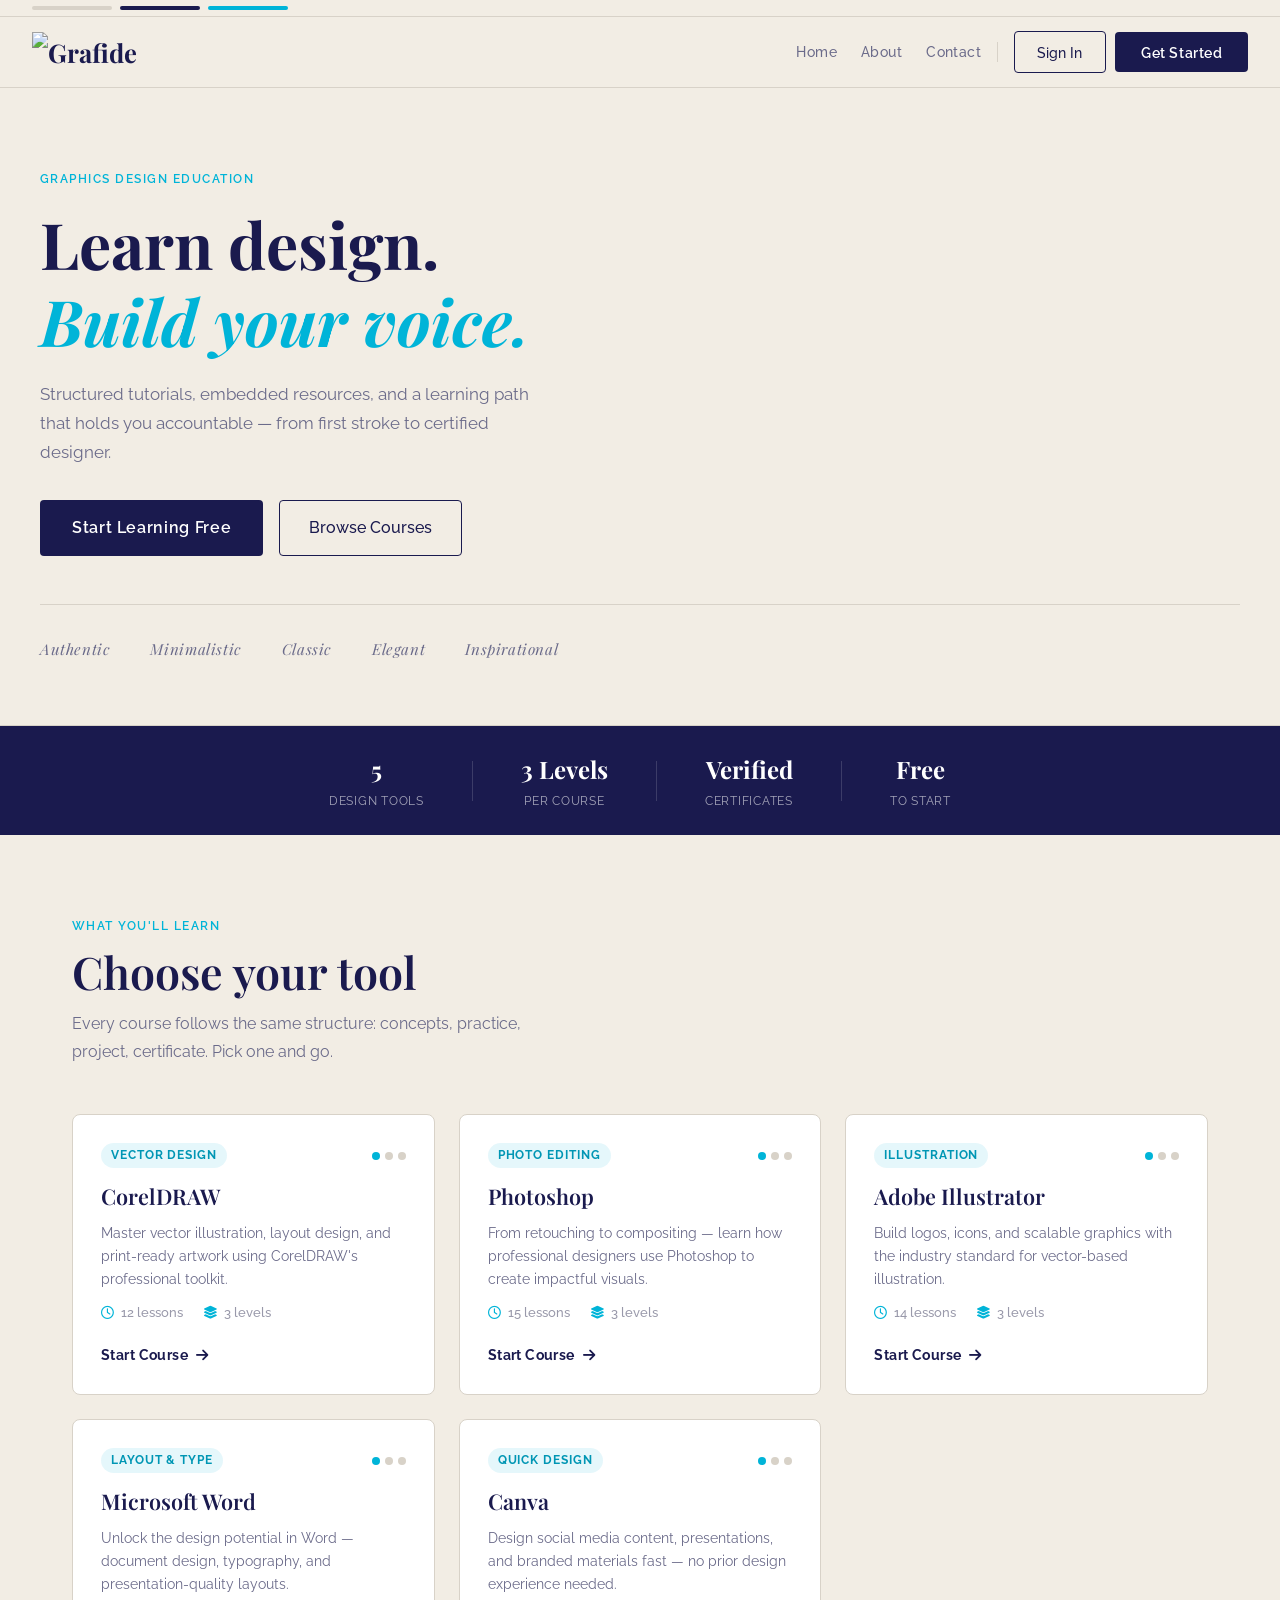
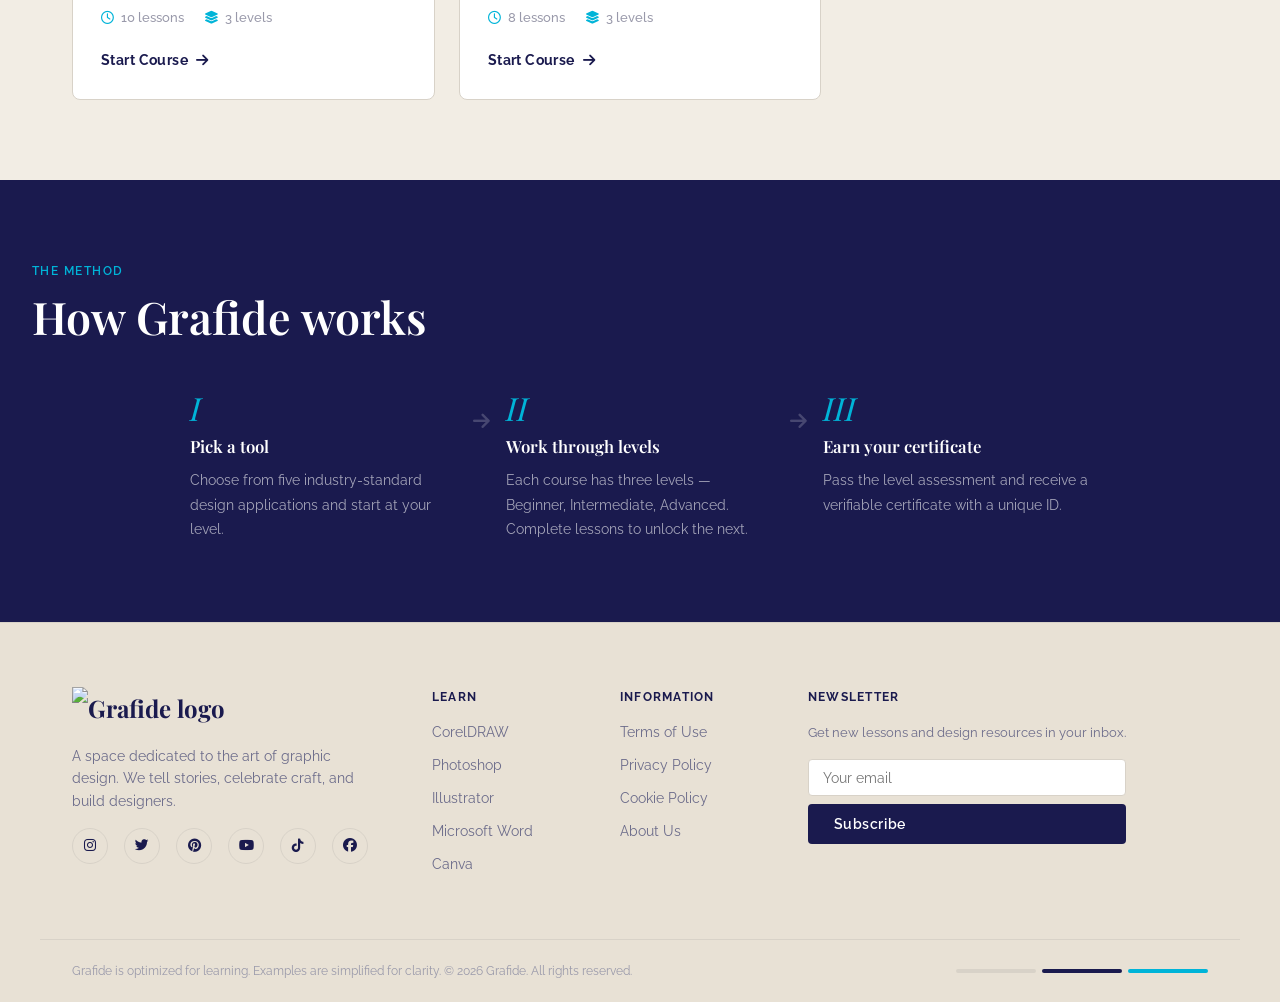
==== frontend/index.html @ c379a2c0 "apk update v4" ====
<!DOCTYPE html>
<html lang="en">
<head>
  <meta charset="UTF-8" />
  <meta name="viewport" content="width=device-width, initial-scale=1.0" />
  <title>Grafide — Learn Graphics Design</title>
  <link rel="preconnect" href="https://fonts.googleapis.com" />
  <link rel="preconnect" href="https://fonts.gstatic.com" crossorigin />
  <link href="https://fonts.googleapis.com/css2?family=Playfair+Display:wght@400;600;700&family=Raleway:wght@300;400;500;600&display=swap" rel="stylesheet" />
  <link rel="stylesheet" href="https://cdnjs.cloudflare.com/ajax/libs/font-awesome/6.4.0/css/all.min.css" />
  <link rel="stylesheet" href="css/main.css" />
  <link rel="apple-touch-icon" sizes="180x180" href="apple-touch-icon.png">
  <link rel="icon" type="image/png" sizes="32x32" href="favicon-32x32.png">
  <link rel="icon" type="image/png" sizes="16x16" href="favicon-16x16.png">
  <link rel="shortcut icon" href="favicon.ico">
  <link rel="manifest" href="site.webmanifest">
  <meta name="theme-color" content="#ffffff" />
</head>
<body>

  <!-- AUTH MODAL OVERLAY -->
  <div class="modal-overlay" id="authModal">
    <div class="modal-box">
      <button class="modal-close" id="closeModal" aria-label="Close">&times;</button>

      <!-- Login Panel -->
      <div class="auth-panel" id="loginPanel">
        <p class="auth-eyebrow">Welcome back</p>
        <h2 class="auth-title">Sign in to Grafide</h2>
        <div class="auth-field">
          <label>Email</label>
          <input type="email" id="loginEmail" placeholder="you@example.com" />
        </div>
        <div class="auth-field">
          <label>Password</label>
          <input type="password" id="loginPassword" placeholder="••••••••" />
        </div>
        <button class="btn-primary full" id="loginBtn">Sign In</button>
        <p class="auth-switch">No account? <span onclick="switchPanel('signup')">Create one</span></p>
        <div id="loginError" class="auth-error"></div>
      </div>

      <!-- Signup Panel -->
      <div class="auth-panel hidden" id="signupPanel">
        <p class="auth-eyebrow">Join the community</p>
        <h2 class="auth-title">Create your account</h2>
        <div class="auth-field">
          <label>Full Name</label>
          <input type="text" id="signupName" placeholder="Your name" />
        </div>
        <div class="auth-field">
          <label>Email</label>
          <input type="email" id="signupEmail" placeholder="you@example.com" />
        </div>
        <div class="auth-field">
          <label>Password</label>
          <input type="password" id="signupPassword" placeholder="Min. 8 characters" />
        </div>
        <button class="btn-primary full" id="signupBtn">Create Account</button>
        <p class="auth-switch">Already have an account? <span onclick="switchPanel('login')">Sign in</span></p>
        <div id="signupError" class="auth-error"></div>
      </div>
    </div>
  </div>

  <!-- NAVBAR -->
  <nav class="navbar">
    <div class="nav-accent-bars">
      <span class="bar bar-white"></span>
      <span class="bar bar-navy"></span>
      <span class="bar bar-cyan"></span>
    </div>
    <div class="nav-inner">
      <a href="index.html" class="nav-logo">
        <img src="images/logo.png" alt="Grafide" width="120" />
      </a>

      <ul class="nav-links" id="navLinks">
        <li><a href="index.html">Home</a></li>
        <li><a href="pages/about.html">About</a></li>
        <li><a href="pages/contact.html">Contact</a></li>
      </ul>
      <div class="nav-divider" id="navDivider"></div>
      <div class="nav-auth" id="navAuth">
        <button class="btn-ghost" onclick="openModal('login')">Sign In</button>
        <button class="btn-primary" onclick="openModal('signup')">Get Started</button>
      </div>

      <div class="nav-user hidden" id="navUser">
        <div class="nav-user-links">
          <a href="index.html">Home</a>
          <a href="pages/about.html">About</a>
          <a href="pages/contact.html">Contact</a>
        </div>
        <div class="nav-user-divider"></div>
        <a href="pages/dashboard.html" class="btn-dashboard">
          <i class="fa-solid fa-gauge"></i> Dashboard
        </a>
        <span class="user-greeting">Hi, <strong id="userName"></strong></span>
        <button class="btn-ghost"
                style="font-size:0.82rem;padding:0.45rem 1rem;"
                onclick="logout()">Sign Out</button>
      </div>

      <button class="nav-burger" id="navBurger" aria-label="Menu">
        <span></span><span></span><span></span>
      </button>
    </div>

    <div class="nav-mobile" id="navMobile">
      <a href="index.html">Home</a>
      <a href="pages/about.html">About</a>
      <a href="pages/contact.html">Contact</a>
      <a href="pages/dashboard.html">Dashboard</a>
      <div class="mobile-auth">
        <button class="btn-primary"
                onclick="openModal('signup');document.getElementById('navMobile').classList.remove('open')">
          Get Started
        </button>
        <button class="btn-ghost"
                onclick="openModal('login');document.getElementById('navMobile').classList.remove('open')">
          Sign In
        </button>
      </div>
    </div>
  </nav>

  <!-- HERO -->
  <section class="hero">
    <div class="hero-inner">
      <div class="hero-text">
        <p class="hero-eyebrow">Graphics Design Education</p>
        <h1 class="hero-title">Learn design.<br /><em>Build your voice.</em></h1>
        <p class="hero-sub">Structured tutorials, embedded resources, and a learning path that holds you accountable — from first stroke to certified designer.</p>
        <div class="hero-actions">
          <button class="btn-primary large" onclick="openModal('signup')">Start Learning Free</button>
          <a href="#courses" class="btn-ghost large">Browse Courses</a>
        </div>
      </div>
      <div class="hero-brand-words">
        <span>Authentic</span>
        <span>Minimalistic</span>
        <span>Classic</span>
        <span>Elegant</span>
        <span>Inspirational</span>
      </div>
    </div>
  </section>

  <!-- STATS STRIP -->
  <div class="stats-strip">
    <div class="stat"><strong>5</strong><span>Design Tools</span></div>
    <div class="stat-divider"></div>
    <div class="stat"><strong>3 Levels</strong><span>per course</span></div>
    <div class="stat-divider"></div>
    <div class="stat"><strong>Verified</strong><span>Certificates</span></div>
    <div class="stat-divider"></div>
    <div class="stat"><strong>Free</strong><span>to start</span></div>
  </div>

  <!-- COURSES SECTION -->
  <section class="courses" id="courses">
    <div class="section-header">
      <p class="section-eyebrow">What you'll learn</p>
      <h2 class="section-title">Choose your tool</h2>
      <p class="section-sub">Every course follows the same structure: concepts, practice, project, certificate. Pick one and go.</p>
    </div>
    <div class="courses-grid">

      <div class="course-card" data-tool="coreldraw">
        <div class="course-card-top">
          <span class="course-tag">Vector Design</span>
          <div class="course-level-dots">
            <span class="dot active"></span><span class="dot"></span><span class="dot"></span>
          </div>
        </div>
        <h3 class="course-name">CorelDRAW</h3>
        <p class="course-desc">Master vector illustration, layout design, and print-ready artwork using CorelDRAW's professional toolkit.</p>
        <div class="course-meta">
          <span><i class="fa-regular fa-clock"></i> 12 lessons</span>
          <span><i class="fa-solid fa-layer-group"></i> 3 levels</span>
        </div>
        <a href="pages/course.html?tool=coreldraw" class="course-cta">Start Course <i class="fa-solid fa-arrow-right"></i></a>
      </div>

      <div class="course-card" data-tool="photoshop">
        <div class="course-card-top">
          <span class="course-tag">Photo Editing</span>
          <div class="course-level-dots">
            <span class="dot active"></span><span class="dot"></span><span class="dot"></span>
          </div>
        </div>
        <h3 class="course-name">Photoshop</h3>
        <p class="course-desc">From retouching to compositing — learn how professional designers use Photoshop to create impactful visuals.</p>
        <div class="course-meta">
          <span><i class="fa-regular fa-clock"></i> 15 lessons</span>
          <span><i class="fa-solid fa-layer-group"></i> 3 levels</span>
        </div>
        <a href="pages/course.html?tool=photoshop" class="course-cta">Start Course <i class="fa-solid fa-arrow-right"></i></a>
      </div>

      <div class="course-card" data-tool="illustrator">
        <div class="course-card-top">
          <span class="course-tag">Illustration</span>
          <div class="course-level-dots">
            <span class="dot active"></span><span class="dot"></span><span class="dot"></span>
          </div>
        </div>
        <h3 class="course-name">Adobe Illustrator</h3>
        <p class="course-desc">Build logos, icons, and scalable graphics with the industry standard for vector-based illustration.</p>
        <div class="course-meta">
          <span><i class="fa-regular fa-clock"></i> 14 lessons</span>
          <span><i class="fa-solid fa-layer-group"></i> 3 levels</span>
        </div>
        <a href="pages/course.html?tool=illustrator" class="course-cta">Start Course <i class="fa-solid fa-arrow-right"></i></a>
      </div>

      <div class="course-card" data-tool="msword">
        <div class="course-card-top">
          <span class="course-tag">Layout & Type</span>
          <div class="course-level-dots">
            <span class="dot active"></span><span class="dot"></span><span class="dot"></span>
          </div>
        </div>
        <h3 class="course-name">Microsoft Word</h3>
        <p class="course-desc">Unlock the design potential in Word — document design, typography, and presentation-quality layouts.</p>
        <div class="course-meta">
          <span><i class="fa-regular fa-clock"></i> 10 lessons</span>
          <span><i class="fa-solid fa-layer-group"></i> 3 levels</span>
        </div>
        <a href="pages/course.html?tool=msword" class="course-cta">Start Course <i class="fa-solid fa-arrow-right"></i></a>
      </div>

      <div class="course-card" data-tool="canva">
        <div class="course-card-top">
          <span class="course-tag">Quick Design</span>
          <div class="course-level-dots">
            <span class="dot active"></span><span class="dot"></span><span class="dot"></span>
          </div>
        </div>
        <h3 class="course-name">Canva</h3>
        <p class="course-desc">Design social media content, presentations, and branded materials fast — no prior design experience needed.</p>
        <div class="course-meta">
          <span><i class="fa-regular fa-clock"></i> 8 lessons</span>
          <span><i class="fa-solid fa-layer-group"></i> 3 levels</span>
        </div>
        <a href="pages/course.html?tool=canva" class="course-cta">Start Course <i class="fa-solid fa-arrow-right"></i></a>
      </div>

    </div>
  </section>

  <!-- HOW IT WORKS -->
  <section class="how-it-works">
    <div class="section-header">
      <p class="section-eyebrow">The method</p>
      <h2 class="section-title">How Grafide works</h2>
    </div>
    <div class="steps">
      <div class="step">
        <span class="step-num">I</span>
        <h4>Pick a tool</h4>
        <p>Choose from five industry-standard design applications and start at your level.</p>
      </div>
      <div class="step-arrow"><i class="fa-solid fa-arrow-right"></i></div>
      <div class="step">
        <span class="step-num">II</span>
        <h4>Work through levels</h4>
        <p>Each course has three levels — Beginner, Intermediate, Advanced. Complete lessons to unlock the next.</p>
      </div>
      <div class="step-arrow"><i class="fa-solid fa-arrow-right"></i></div>
      <div class="step">
        <span class="step-num">III</span>
        <h4>Earn your certificate</h4>
        <p>Pass the level assessment and receive a verifiable certificate with a unique ID.</p>
      </div>
    </div>
  </section>

  <!-- FOOTER -->
  <footer class="footer">
    <div class="footer-top">
      <div class="footer-brand">
        <p class="footer-logo"><img src="images/logo.png" alt="Grafide logo" class="logo-img footer-logo-img" /></p>
        <p class="footer-tagline">A space dedicated to the art of graphic design. We tell stories, celebrate craft, and build designers.</p>
        <div class="footer-socials">
  <a href="https://www.instagram.com/grafidemagazines" target="_blank" rel="noopener" class="social-link" aria-label="Instagram"><i class="fa-brands fa-instagram"></i></a>
  <a href="https://x.com/grafidemagazine" target="_blank" rel="noopener" class="social-link" aria-label="X (formerly Twitter)"><i class="fa-brands fa-twitter"></i></a>
  <a href="https://www.pinterest.com/GrafideMagazines" target="_blank" rel="noopener" class="social-link" aria-label="Pinterest"><i class="fa-brands fa-pinterest"></i></a>
  <a href="https://www.youtube.com/@grafidemagazines" target="_blank" rel="noopener" class="social-link" aria-label="YouTube"><i class="fa-brands fa-youtube"></i></a>
  <a href="https://www.tiktok.com/@grafidemagazines" target="_blank" rel="noopener" class="social-link" aria-label="TikTok"><i class="fa-brands fa-tiktok"></i></a>
  <a href="https://www.facebook.com/grafidemagazines" target="_blank" rel="noopener" class="social-link" aria-label="Facebook"><i class="fa-brands fa-facebook"></i></a>
</div>
      </div>
      <div class="footer-links">
        <div class="footer-col">
          <h5>Learn</h5>
          <a href="pages/course.html?tool=coreldraw">CorelDRAW</a>
          <a href="pages/course.html?tool=photoshop">Photoshop</a>
          <a href="pages/course.html?tool=illustrator">Illustrator</a>
          <a href="pages/course.html?tool=msword">Microsoft Word</a>
          <a href="pages/course.html?tool=canva">Canva</a>
        </div>
        <div class="footer-col">
          <h5>Information</h5>
          <a href="#">Terms of Use</a>
          <a href="#">Privacy Policy</a>
          <a href="#">Cookie Policy</a>
          <a href="#">About Us</a>
        </div>
        <div class="footer-col">
          <h5>Newsletter</h5>
          <p class="footer-newsletter-text">Get new lessons and design resources in your inbox.</p>
          <div class="newsletter-form">
            <input type="email" placeholder="Your email" id="newsletterEmail" />
            <button class="btn-primary" onclick="subscribeNewsletter()">Subscribe</button>
          </div>
        </div>
      </div>
    </div>
    <div class="footer-bottom">
      <p>Grafide is optimized for learning. Examples are simplified for clarity. &copy; 2026 Grafide. All rights reserved.</p>
      <div class="footer-accent-bars">
        <span class="bar bar-white"></span>
        <span class="bar bar-navy"></span>
        <span class="bar bar-cyan"></span>
      </div>
    </div>
  </footer>

  <script src="js/main.js"></script>
</body>
</html>
---- frontend/css/main.css ----
/* ============================================
   GRAFIDE — Main Stylesheet v4
   Nav restructure + polish round
   ============================================ */

:root {
  --cream:       #F2EDE4;
  --cream-dark:  #E8E1D5;
  --navy:        #1A1A4E;
  --navy-light:  #2D2D6B;
  --cyan:        #00B4D8;
  --cyan-dark:   #0096B4;
  --white:       #FFFFFF;
  --text-main:   #1A1A4E;
  --text-muted:  #6B6B8A;
  --text-light:  #9999AA;
  --border:      #D8D2C8;

  --font-display: 'Playfair Display', 'Times New Roman', serif;
  --font-body:    'Raleway', sans-serif;

  --radius-sm:   4px;
  --radius-md:   8px;
  --radius-lg:   16px;

  --shadow-card: 0 2px 20px rgba(26,26,78,0.07);
  --shadow-lift: 0 8px 40px rgba(26,26,78,0.13);
  --transition:  0.22s ease;
}

*, *::before, *::after { box-sizing: border-box; margin: 0; padding: 0; }
html { scroll-behavior: smooth; }
body {
  background-color: var(--cream);
  color: var(--text-main);
  font-family: var(--font-body);
  font-size: 16px;
  line-height: 1.6;
  -webkit-font-smoothing: antialiased;
}
img { display: block; max-width: 100%; }
a { color: inherit; text-decoration: none; }
ul { list-style: none; }
button { cursor: pointer; border: none; background: none; font-family: var(--font-body); }
h1,h2,h3,h4 { font-family: var(--font-display); line-height: 1.2; color: var(--navy); }
h1 { font-size: clamp(2.4rem, 5vw, 4rem); font-weight: 700; }
h2 { font-size: clamp(1.8rem, 3.5vw, 2.8rem); font-weight: 600; }
h3 { font-size: clamp(1.3rem, 2.5vw, 1.7rem); font-weight: 600; }
h4 { font-size: 1.1rem; font-weight: 600; }
p  { color: var(--text-muted); line-height: 1.75; }
em { font-style: italic; color: var(--cyan); }

/* ---- BUTTONS ---- */
.btn-primary {
  display: inline-flex; align-items: center; gap: 8px;
  background: var(--navy); color: var(--white);
  font-family: var(--font-body); font-size: 0.9rem;
  font-weight: 600; letter-spacing: 0.04em;
  padding: 0.7rem 1.6rem; border-radius: var(--radius-sm);
  transition: background var(--transition), transform var(--transition);
}
.btn-primary:hover { background: var(--navy-light); transform: translateY(-1px); }
.btn-primary.large { font-size: 1rem; padding: 0.9rem 2rem; }
.btn-primary.full  { width: 100%; justify-content: center; margin-top: 0.5rem; }

.btn-ghost {
  display: inline-flex; align-items: center; gap: 8px;
  background: transparent; color: var(--navy);
  font-family: var(--font-body); font-size: 0.9rem;
  font-weight: 500; padding: 0.7rem 1.4rem;
  border-radius: var(--radius-sm); border: 1.5px solid var(--navy);
  transition: background var(--transition), color var(--transition);
}
.btn-ghost:hover { background: var(--navy); color: var(--white); }
.btn-ghost.large  { font-size: 1rem; padding: 0.9rem 1.8rem; }
.btn-ghost.small  { font-size: 0.8rem; padding: 0.45rem 1rem; }

.hidden { display: none !important; }
.container { max-width: 1200px; margin: 0 auto; padding: 0 2rem; }

/* ============================================
   NAV ACCENT BARS
   ============================================ */
.nav-accent-bars {
  display: flex; gap: 8px;
  padding: 6px 2rem;
  background: var(--cream);
  border-bottom: 1px solid var(--border);
}
.bar { display: block; height: 4px; border-radius: 2px; }
.bar-white { width: 80px; background: var(--border); }
.bar-navy  { width: 80px; background: var(--navy); }
.bar-cyan  { width: 80px; background: var(--cyan); }

/* ============================================
   NAVBAR — Restructured
   Logo left | Nav links + auth right (always)
   ============================================ */
.navbar {
  position: sticky; top: 0; z-index: 900;
  background: var(--cream);
  border-bottom: 1px solid var(--border);
}

.nav-inner {
  display: flex; align-items: center;
  padding: 0.9rem 2rem;
  max-width: 1400px; margin: 0 auto;
  gap: 1rem;
}

/* Logo */
.nav-logo {
  font-family: var(--font-display);
  font-size: 1.6rem; font-weight: 700;
  color: var(--navy);
  display: flex; align-items: center; gap: 4px;
  flex-shrink: 0; margin-right: auto;
}
.logo-diamond { color: var(--cyan); font-size: 0.8em; letter-spacing: -2px; }

/* ---- LOGGED OUT STATE ---- */
/* nav-links: Home, About, Contact sit inline with auth buttons */
.nav-links {
  display: flex; align-items: center; gap: 1.5rem;
}
.nav-links a {
  font-size: 0.88rem; font-weight: 500;
  color: var(--text-muted); letter-spacing: 0.03em;
  transition: color var(--transition);
  white-space: nowrap;
}
.nav-links a:hover,
.nav-links a.active { color: var(--navy); }

.nav-divider {
  width: 1px; height: 20px;
  background: var(--border);
  flex-shrink: 0;
}

.nav-auth {
  display: flex; align-items: center; gap: 0.6rem;
  flex-shrink: 0;
}

/* ---- LOGGED IN STATE ---- */
/* nav-user: Home, About, Contact, Dashboard, Hi Name, Sign Out */
.nav-user {
  display: flex; align-items: center; gap: 0.5rem;
  flex-wrap: nowrap;
}
.nav-user-links {
  display: flex; align-items: center; gap: 1.25rem;
  margin-right: 0.75rem;
}
.nav-user-links a {
  font-size: 0.88rem; font-weight: 500;
  color: var(--text-muted);
  transition: color var(--transition);
  white-space: nowrap;
}
.nav-user-links a:hover,
.nav-user-links a.active { color: var(--navy); }

.nav-user-divider {
  width: 1px; height: 20px;
  background: var(--border); flex-shrink: 0;
}

.user-greeting {
  font-size: 0.85rem; color: var(--text-muted);
  white-space: nowrap; padding: 0 0.25rem;
}
.user-greeting strong { color: var(--navy); }

/* Dashboard pill button */
.btn-dashboard {
  display: inline-flex; align-items: center; gap: 6px;
  font-size: 0.82rem; font-weight: 600;
  color: var(--navy); padding: 0.45rem 1rem;
  border-radius: var(--radius-sm);
  border: 1.5px solid var(--border);
  background: var(--white);
  transition: border-color var(--transition), background var(--transition);
  white-space: nowrap;
}
.btn-dashboard:hover { border-color: var(--cyan); background: rgba(0,180,216,0.05); }
.btn-dashboard i { color: var(--cyan); font-size: 0.78rem; }

/* Burger */
.nav-burger {
  display: none; flex-direction: column; gap: 5px;
  padding: 6px; margin-left: 0.5rem;
}
.nav-burger span {
  display: block; width: 24px; height: 2px;
  background: var(--navy); border-radius: 2px;
  transition: transform var(--transition), opacity var(--transition);
}

/* Mobile menu */
.nav-mobile {
  display: none; flex-direction: column; gap: 0.25rem;
  padding: 1rem 2rem 1.5rem;
  border-top: 1px solid var(--border);
  background: var(--cream);
}
.nav-mobile.open { display: flex; }
.nav-mobile a {
  font-size: 0.95rem; font-weight: 500;
  color: var(--navy); padding: 0.5rem 0;
  border-bottom: 1px solid var(--border);
}
.nav-mobile a:last-of-type { border-bottom: none; }
.nav-mobile .mobile-auth {
  display: flex; gap: 0.75rem; margin-top: 1rem; flex-wrap: wrap;
}

/* ============================================
   AUTH MODAL
   ============================================ */
.modal-overlay {
  position: fixed; inset: 0;
  background: rgba(26,26,78,0.55);
  backdrop-filter: blur(4px);
  z-index: 1000;
  display: flex; align-items: center; justify-content: center;
  opacity: 0; pointer-events: none;
  transition: opacity 0.25s ease;
}
.modal-overlay.active { opacity: 1; pointer-events: all; }

.modal-box {
  background: var(--white); border-radius: var(--radius-lg);
  padding: 2.5rem; width: 100%; max-width: 420px;
  position: relative; box-shadow: var(--shadow-lift);
  transform: translateY(16px);
  transition: transform 0.25s ease;
}
.modal-overlay.active .modal-box { transform: translateY(0); }

.modal-close {
  position: absolute; top: 1rem; right: 1.2rem;
  font-size: 1.4rem; color: var(--text-light); line-height: 1;
  transition: color var(--transition);
}
.modal-close:hover { color: var(--navy); }

.auth-eyebrow {
  font-size: 0.78rem; font-weight: 600;
  letter-spacing: 0.1em; text-transform: uppercase;
  color: var(--cyan); margin-bottom: 0.4rem;
}
.auth-title { font-size: 1.7rem; margin-bottom: 1.5rem; color: var(--navy); }

.auth-field { display: flex; flex-direction: column; gap: 6px; margin-bottom: 1rem; }
.auth-field label {
  font-size: 0.82rem; font-weight: 600;
  color: var(--text-main); letter-spacing: 0.03em;
}
.auth-field input {
  padding: 0.7rem 1rem;
  border: 1.5px solid var(--border); border-radius: var(--radius-sm);
  font-family: var(--font-body); font-size: 0.95rem;
  color: var(--text-main); background: var(--cream);
  transition: border-color var(--transition); outline: none;
}
.auth-field input:focus { border-color: var(--cyan); }

.auth-switch { font-size: 0.85rem; color: var(--text-muted); margin-top: 1rem; text-align: center; }
.auth-switch span { color: var(--cyan); font-weight: 600; cursor: pointer; }
.auth-switch span:hover { text-decoration: underline; }
.auth-error { font-size: 0.83rem; color: #c0392b; margin-top: 0.5rem; min-height: 1.2em; }

/* ============================================
   LOADING SKELETON
   ============================================ */
.skeleton {
  background: linear-gradient(90deg, var(--border) 25%, var(--cream-dark) 50%, var(--border) 75%);
  background-size: 200% 100%;
  animation: shimmer 1.4s infinite;
  border-radius: var(--radius-sm);
}
@keyframes shimmer { to { background-position: -200% 0; } }

.skeleton-card {
  background: var(--white);
  border: 1.5px solid var(--border);
  border-radius: var(--radius-md);
  padding: 1.75rem;
  display: flex; flex-direction: column; gap: 0.75rem;
}
.skeleton-line { height: 14px; }
.skeleton-line.short { width: 40%; }
.skeleton-line.medium { width: 65%; }
.skeleton-line.full { width: 100%; }
.skeleton-line.title { height: 22px; width: 55%; }

/* ============================================
   HERO
   ============================================ */
.hero {
  background: var(--cream);
  padding: 5rem 2rem 4rem;
  border-bottom: 1px solid var(--border);
}
.hero-inner { max-width: 1200px; margin: 0 auto; }
.hero-eyebrow {
  font-size: 0.78rem; font-weight: 600;
  letter-spacing: 0.12em; text-transform: uppercase;
  color: var(--cyan); margin-bottom: 1rem;
}
.hero-title { max-width: 600px; margin-bottom: 1.25rem; }
.hero-sub { max-width: 520px; font-size: 1.05rem; margin-bottom: 2rem; }
.hero-actions { display: flex; gap: 1rem; flex-wrap: wrap; margin-bottom: 3rem; }
.hero-brand-words {
  display: flex; gap: 2.5rem; flex-wrap: wrap;
  padding-top: 2rem; border-top: 1px solid var(--border);
}
.hero-brand-words span {
  font-family: var(--font-display);
  font-size: 0.95rem; font-style: italic;
  color: var(--text-muted); letter-spacing: 0.04em;
}

/* ============================================
   STATS STRIP
   ============================================ */
.stats-strip {
  display: flex; justify-content: center; align-items: center;
  background: var(--navy); padding: 1.5rem 2rem; flex-wrap: wrap;
}
.stat { display: flex; flex-direction: column; align-items: center; padding: 0 3rem; gap: 2px; }
.stat strong { font-family: var(--font-display); font-size: 1.5rem; color: var(--white); font-weight: 700; }
.stat span   { font-size: 0.78rem; color: rgba(255,255,255,0.6); letter-spacing: 0.06em; text-transform: uppercase; }
.stat-divider { width: 1px; height: 40px; background: rgba(255,255,255,0.15); }

/* ============================================
   COURSES
   ============================================ */
.courses { padding: 5rem 2rem; max-width: 1200px; margin: 0 auto; }

.section-header { margin-bottom: 3rem; }
.section-eyebrow {
  font-size: 0.78rem; font-weight: 600;
  letter-spacing: 0.12em; text-transform: uppercase;
  color: var(--cyan); margin-bottom: 0.5rem;
}
.section-title { margin-bottom: 0.75rem; }
.section-sub { max-width: 480px; font-size: 1rem; }

.courses-grid {
  display: grid;
  grid-template-columns: repeat(auto-fill, minmax(300px, 1fr));
  gap: 1.5rem;
}

.course-card {
  background: var(--white); border: 1.5px solid var(--border);
  border-radius: var(--radius-md); padding: 1.75rem;
  display: flex; flex-direction: column; gap: 0.75rem;
  transition: box-shadow var(--transition), transform var(--transition), border-color var(--transition);
}
.course-card:hover {
  box-shadow: var(--shadow-lift); transform: translateY(-3px); border-color: var(--cyan);
}
.course-card-top { display: flex; justify-content: space-between; align-items: center; }
.course-tag {
  font-size: 0.72rem; font-weight: 700;
  letter-spacing: 0.08em; text-transform: uppercase;
  color: var(--cyan-dark); background: rgba(0,180,216,0.1);
  padding: 3px 10px; border-radius: 20px;
}
.course-level-dots { display: flex; gap: 5px; }
.dot { width: 8px; height: 8px; border-radius: 50%; background: var(--border); }
.dot.active { background: var(--cyan); }
.course-name { font-size: 1.35rem; color: var(--navy); margin-top: 0.25rem; }
.course-desc { font-size: 0.88rem; line-height: 1.65; flex: 1; }
.course-meta { display: flex; gap: 1.25rem; font-size: 0.8rem; color: var(--text-light); font-weight: 500; }
.course-meta i { margin-right: 4px; color: var(--cyan); }
.course-cta {
  display: inline-flex; align-items: center; gap: 8px;
  font-size: 0.88rem; font-weight: 700; color: var(--navy);
  letter-spacing: 0.03em; margin-top: 0.5rem;
  transition: gap var(--transition), color var(--transition);
}
.course-cta:hover { color: var(--cyan); gap: 14px; }

/* ============================================
   HOW IT WORKS
   ============================================ */
.how-it-works { background: var(--navy); padding: 5rem 2rem; }
.how-it-works .section-eyebrow { color: var(--cyan); }
.how-it-works .section-title   { color: var(--white); }
.how-it-works .section-header  { margin-bottom: 3rem; }

.steps {
  max-width: 900px; margin: 0 auto;
  display: flex; align-items: flex-start; gap: 1rem; flex-wrap: wrap;
}
.step { flex: 1; min-width: 200px; display: flex; flex-direction: column; gap: 0.75rem; }
.step-num { font-family: var(--font-display); font-size: 2rem; font-style: italic; color: var(--cyan); line-height: 1; }
.step h4  { color: var(--white); font-size: 1.05rem; }
.step p   { color: rgba(255,255,255,0.6); font-size: 0.88rem; }
.step-arrow { color: rgba(255,255,255,0.2); font-size: 1.2rem; padding-top: 0.4rem; align-self: flex-start; margin-top: 0.5rem; }

/* ============================================
   FOOTER
   ============================================ */
.footer { background: var(--cream-dark); border-top: 1px solid var(--border); }
.footer-top {
  max-width: 1200px; margin: 0 auto;
  padding: 4rem 2rem;
  display: flex; gap: 4rem; flex-wrap: wrap;
}
.footer-brand { flex: 0 0 260px; display: flex; flex-direction: column; gap: 1rem; }
.footer-logo {
  font-family: var(--font-display); font-size: 1.5rem;
  font-weight: 700; color: var(--navy);
  display: flex; align-items: center; gap: 4px;
}
.footer-tagline { font-size: 0.85rem; color: var(--text-muted); line-height: 1.65; }
.footer-socials { display: flex; gap: 1rem; }
.footer-socials a {
  width: 36px; height: 36px; border: 1.5px solid var(--border);
  border-radius: 50%; display: flex; align-items: center; justify-content: center;
  color: var(--navy); font-size: 0.85rem;
  transition: background var(--transition), color var(--transition), border-color var(--transition);
}
.footer-socials a:hover { background: var(--navy); color: var(--white); border-color: var(--navy); }

.footer-links { flex: 1; display: flex; gap: 3rem; flex-wrap: wrap; }
.footer-col { display: flex; flex-direction: column; gap: 0.65rem; min-width: 140px; }
.footer-col h5 {
  font-family: var(--font-body); font-size: 0.78rem; font-weight: 700;
  letter-spacing: 0.1em; text-transform: uppercase; color: var(--navy); margin-bottom: 0.25rem;
}
.footer-col a { font-size: 0.88rem; color: var(--text-muted); transition: color var(--transition); }
.footer-col a:hover { color: var(--cyan); }

.footer-newsletter-text { font-size: 0.83rem; color: var(--text-muted); }
.newsletter-form { display: flex; flex-direction: column; gap: 0.5rem; margin-top: 0.25rem; }
.newsletter-form input {
  padding: 0.6rem 0.9rem; border: 1.5px solid var(--border);
  border-radius: var(--radius-sm); font-family: var(--font-body);
  font-size: 0.88rem; background: var(--white); color: var(--text-main);
  outline: none; transition: border-color var(--transition);
}
.newsletter-form input:focus { border-color: var(--cyan); }

.footer-bottom {
  border-top: 1px solid var(--border); padding: 1.25rem 2rem;
  max-width: 1200px; margin: 0 auto;
  display: flex; align-items: center; justify-content: space-between;
  flex-wrap: wrap; gap: 1rem;
}
.footer-bottom p { font-size: 0.78rem; color: var(--text-light); }
.footer-accent-bars { display: flex; gap: 6px; }

/* ============================================
   COURSE PAGE
   ============================================ */
.course-page { display: flex; min-height: calc(100vh - 120px); }

.course-sidebar {
  width: 300px; flex-shrink: 0; background: var(--white);
  border-right: 1.5px solid var(--border); padding: 2rem 0;
  position: sticky; top: 120px;
  height: calc(100vh - 120px); overflow-y: auto;
}
.sidebar-tool-header { padding: 0 1.5rem 1.5rem; border-bottom: 1px solid var(--border); margin-bottom: 1rem; }
.sidebar-tool-name { font-size: 1.2rem; color: var(--navy); font-family: var(--font-display); }
.sidebar-progress-bar { height: 4px; background: var(--border); border-radius: 2px; margin-top: 0.75rem; overflow: hidden; }
.sidebar-progress-fill { height: 100%; background: var(--cyan); border-radius: 2px; transition: width 0.4s ease; }
.sidebar-progress-text { font-size: 0.75rem; color: var(--text-light); margin-top: 4px; }
.sidebar-back {
  display: inline-flex; align-items: center; gap: 6px;
  font-size: 0.8rem; font-weight: 600; color: var(--text-muted);
  transition: color var(--transition);
}
.sidebar-back:hover { color: var(--cyan); }

.sidebar-level { margin-bottom: 0.5rem; }
.sidebar-level-header {
  display: flex; align-items: center; gap: 0.5rem;
  padding: 0.65rem 1.5rem; cursor: pointer;
  transition: background var(--transition);
}
.sidebar-level-header:hover { background: var(--cream); }
.sidebar-level-label { font-size: 0.78rem; font-weight: 700; letter-spacing: 0.08em; text-transform: uppercase; color: var(--navy); flex: 1; }
.sidebar-level-lock { font-size: 0.8rem; color: var(--text-light); }

.sidebar-lesson {
  display: flex; align-items: center; gap: 0.75rem;
  padding: 0.55rem 1.5rem 0.55rem 2rem; cursor: pointer;
  transition: background var(--transition); border-left: 3px solid transparent;
}
.sidebar-lesson:hover { background: var(--cream); }
.sidebar-lesson.active { background: rgba(0,180,216,0.07); border-left-color: var(--cyan); }
.sidebar-lesson.locked { opacity: 0.4; cursor: not-allowed; }
.sidebar-lesson.completed .lesson-check { color: var(--cyan); }
.lesson-check { font-size: 0.8rem; color: var(--border); width: 16px; }
.lesson-title-sidebar { font-size: 0.85rem; color: var(--text-main); line-height: 1.3; }

.course-main { flex: 1; padding: 2.5rem; max-width: 800px; }

.lesson-eyebrow {
  font-size: 0.75rem; font-weight: 700;
  letter-spacing: 0.1em; text-transform: uppercase; color: var(--cyan); margin-bottom: 0.5rem;
}
.lesson-title { font-size: clamp(1.5rem, 3vw, 2.2rem); color: var(--navy); margin-bottom: 1.5rem; }
.lesson-body { font-size: 0.97rem; line-height: 1.85; color: var(--text-muted); margin-bottom: 2rem; }
.lesson-body h4 { color: var(--navy); margin: 1.5rem 0 0.5rem; font-size: 1rem; }
.lesson-body p  { margin-bottom: 1rem; }

.lesson-video { position: relative; padding-bottom: 56.25%; height: 0; overflow: hidden; border-radius: var(--radius-md); margin-bottom: 2rem; background: var(--navy); }
.lesson-video iframe { position: absolute; inset: 0; width: 100%; height: 100%; border: none; }

.lesson-resources { margin-bottom: 2rem; }
.lesson-resources h4 { font-size: 0.78rem; font-weight: 700; letter-spacing: 0.1em; text-transform: uppercase; color: var(--text-muted); margin-bottom: 0.75rem; }
.resource-link {
  display: flex; align-items: center; gap: 0.75rem;
  padding: 0.75rem 1rem; border: 1.5px solid var(--border);
  border-radius: var(--radius-sm); margin-bottom: 0.5rem;
  transition: border-color var(--transition), background var(--transition); color: var(--navy);
}
.resource-link:hover { border-color: var(--cyan); background: rgba(0,180,216,0.04); }
.resource-link i { color: var(--cyan); font-size: 1rem; width: 20px; }
.resource-link span { font-size: 0.88rem; font-weight: 500; }

.lesson-nav {
  display: flex; justify-content: space-between; align-items: center;
  padding-top: 2rem; border-top: 1px solid var(--border); margin-top: 2rem;
}

/* Auth wall */
.auth-wall {
  background: var(--cream); border: 1.5px solid var(--border);
  border-radius: var(--radius-md); padding: 2.5rem;
  text-align: center; margin: 3rem auto; max-width: 480px;
}
.auth-wall h3 { color: var(--navy); margin-bottom: 0.75rem; }
.auth-wall p  { font-size: 0.9rem; margin-bottom: 1.5rem; }
.auth-wall-actions { display: flex; gap: 1rem; justify-content: center; flex-wrap: wrap; }

/* Certificate */
.cert-card {
  border: 2px solid var(--navy); border-radius: var(--radius-md);
  padding: 3rem; text-align: center; background: var(--white);
  max-width: 600px; margin: 2rem auto; position: relative; overflow: hidden;
}
.cert-card::before {
  content: ''; position: absolute; top: 0; left: 0; right: 0;
  height: 5px; background: linear-gradient(90deg, var(--navy), var(--cyan));
}
.cert-logo { font-family: var(--font-display); font-size: 1.4rem; color: var(--navy); font-weight: 700; margin-bottom: 1.5rem; }
.cert-title-text { font-size: 0.8rem; color: var(--text-muted); letter-spacing: 0.1em; text-transform: uppercase; }
.cert-name { font-size: 2rem; color: var(--navy); margin: 0.25rem 0 1.5rem; }
.cert-course { font-size: 1rem; color: var(--text-muted); margin-bottom: 1.5rem; }
.cert-id { font-size: 0.72rem; color: var(--text-light); font-family: monospace; letter-spacing: 0.06em; border-top: 1px solid var(--border); padding-top: 1rem; margin-top: 1rem; }

/* ============================================
   TOAST NOTIFICATION
   ============================================ */
.toast {
  position: fixed; bottom: 2rem; right: 2rem;
  background: var(--navy); color: var(--white);
  padding: 0.85rem 1.5rem; border-radius: var(--radius-sm);
  font-size: 0.88rem; font-weight: 500;
  box-shadow: var(--shadow-lift); z-index: 9999;
  opacity: 0; transform: translateY(10px);
  transition: opacity 0.3s ease, transform 0.3s ease;
  pointer-events: none;
}
.toast.show { opacity: 1; transform: translateY(0); }
.toast.success { border-left: 4px solid var(--cyan); }
.toast.error   { border-left: 4px solid #c0392b; }

/* ============================================
   RESPONSIVE
   ============================================ */
@media (max-width: 960px) {
  .nav-links     { display: none; }
  .nav-auth      { display: none; }
  .nav-user      { display: none; }
  .nav-burger    { display: flex; }

  .course-page { flex-direction: column; }
  .course-sidebar { width: 100%; position: static; height: auto; border-right: none; border-bottom: 1.5px solid var(--border); }

  .steps { flex-direction: column; }
  .step-arrow { transform: rotate(90deg); align-self: center; }
  .footer-top { flex-direction: column; gap: 2.5rem; }
  .footer-brand { flex: none; }
}

@media (max-width: 600px) {
  .hero { padding: 3rem 1.25rem 2.5rem; }
  .hero-brand-words { gap: 1.5rem; }
  .courses { padding: 3rem 1.25rem; }
  .how-it-works { padding: 3rem 1.25rem; }
  .course-main { padding: 1.5rem; }
  .auth-wall-actions { flex-direction: column; }
  .stats-strip { flex-wrap: wrap; }
  .stat { padding: 0.75rem 1.5rem; }
  .stat-divider { display: none; }
}
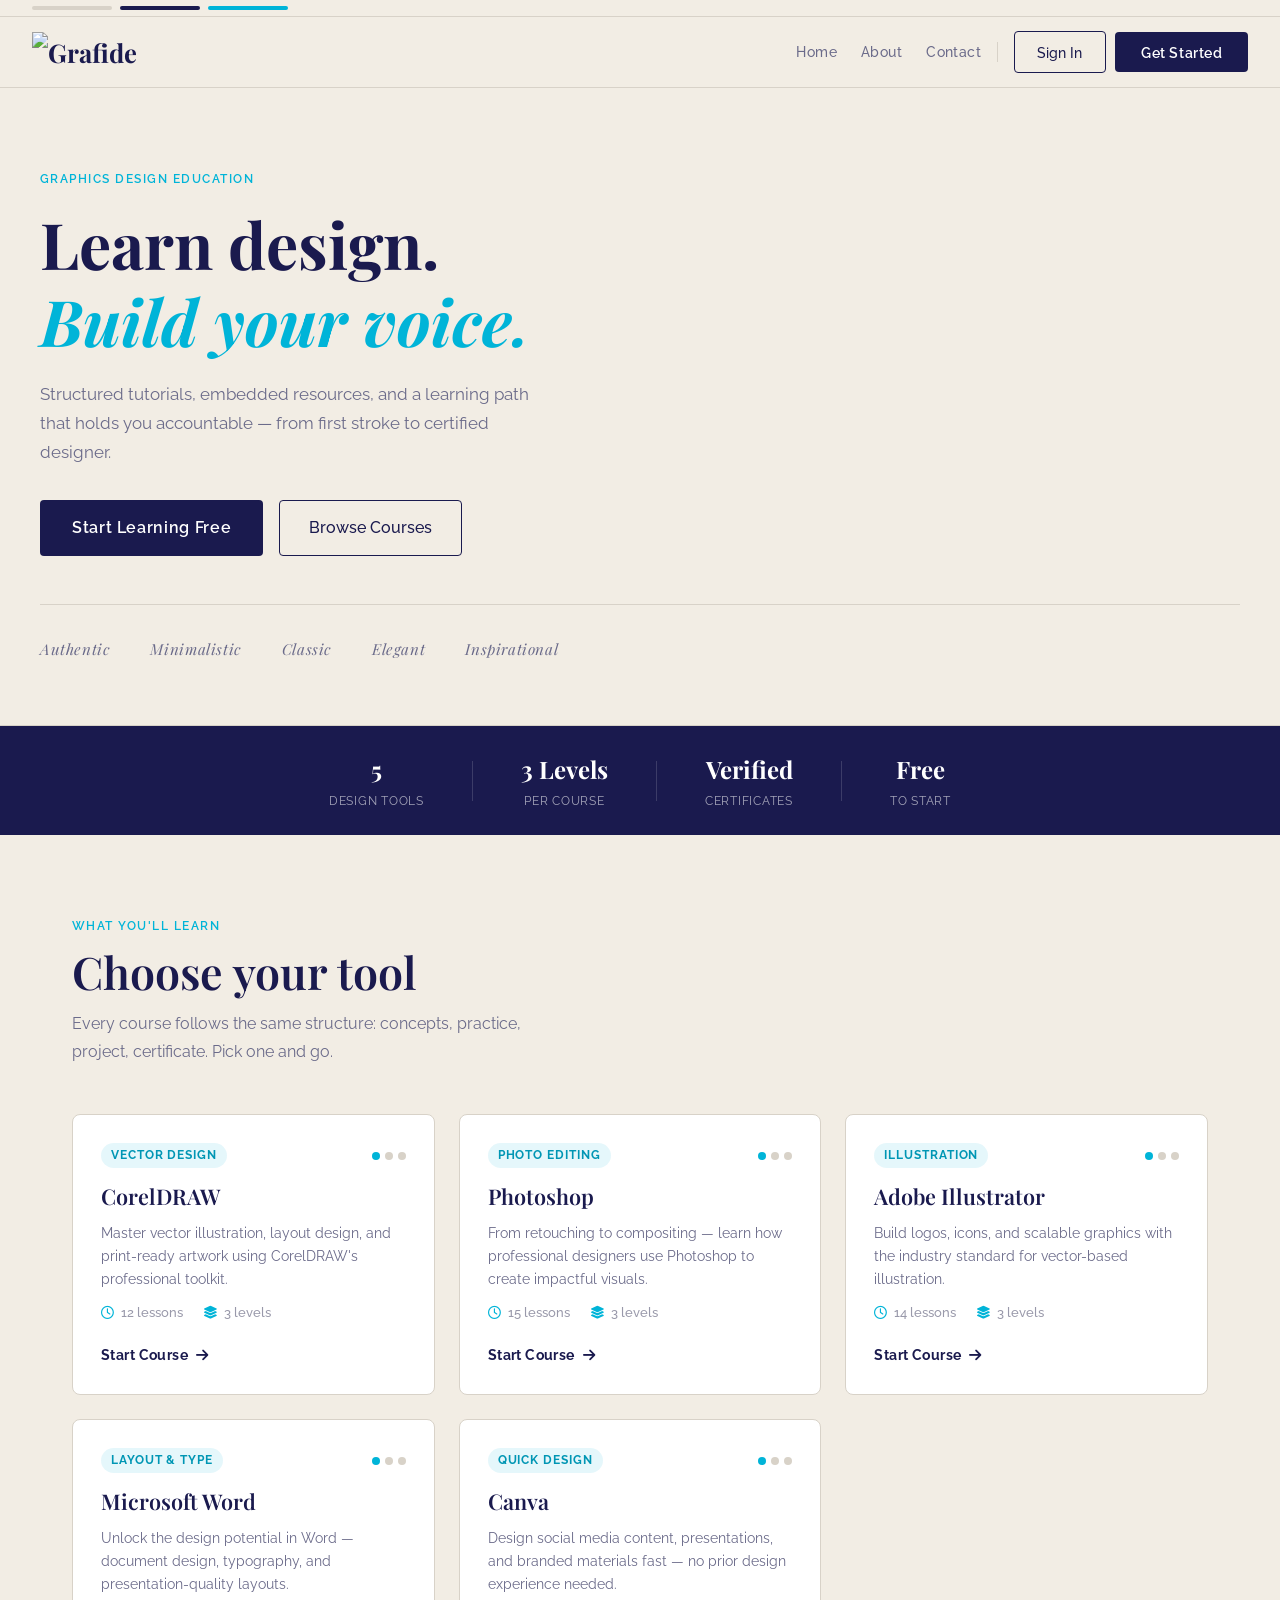
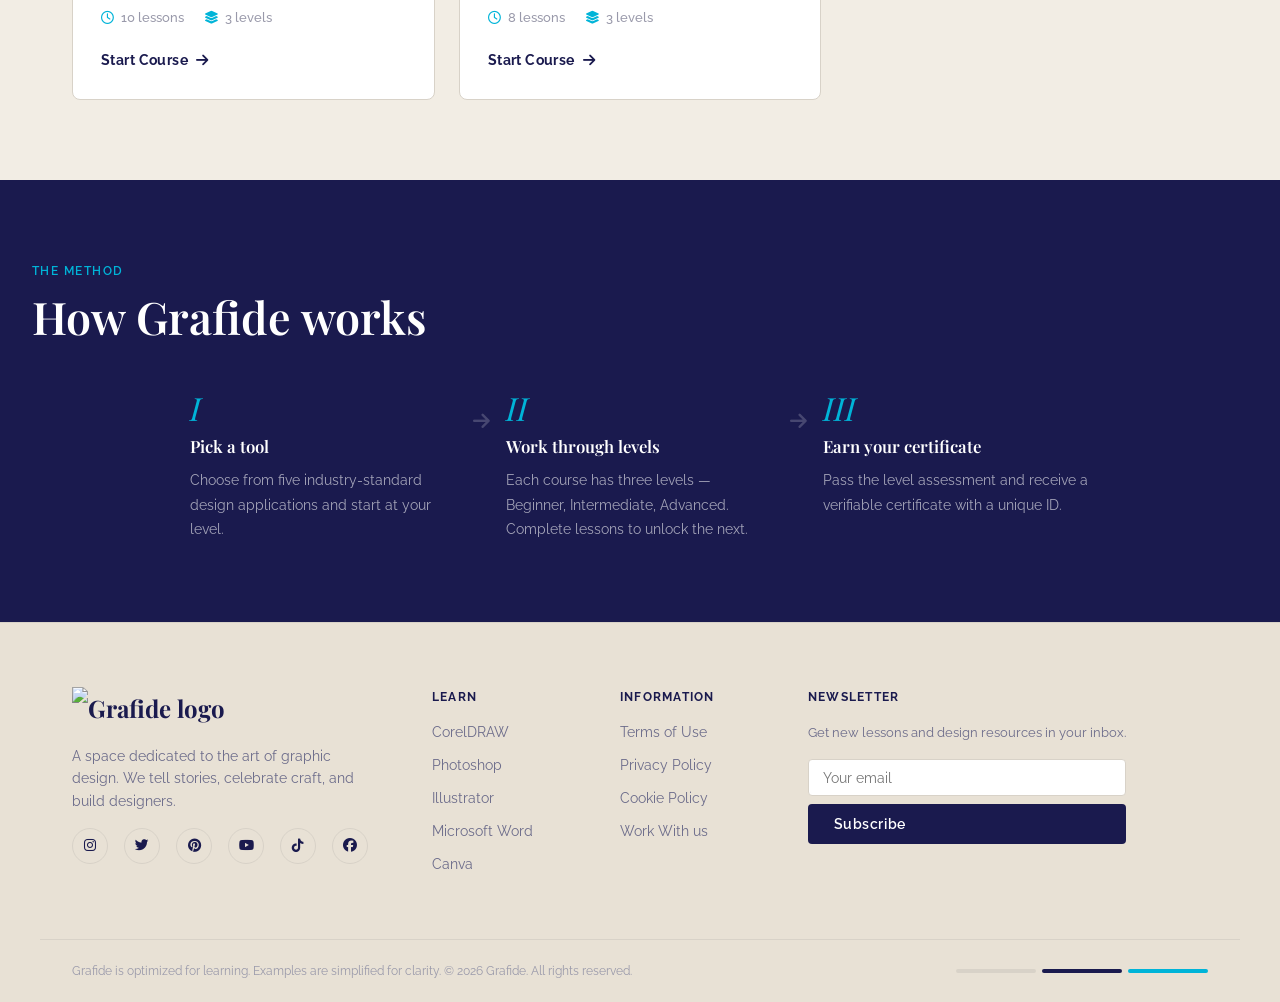
==== commit 9acfb10f: "final build" ====
--- a/frontend/index.html
+++ b/frontend/index.html
@@ -303,10 +303,10 @@
         </div>
         <div class="footer-col">
           <h5>Information</h5>
-          <a href="#">Terms of Use</a>
-          <a href="#">Privacy Policy</a>
-          <a href="#">Cookie Policy</a>
-          <a href="#">About Us</a>
+          <a href="pages/terms.html">Terms of Use</a>
+          <a href="pages/privacy.html">Privacy Policy</a>
+          <a href="pages/cookies.html">Cookie Policy</a>
+          <a href="pages/work-with-us.html">Work With us</a>
         </div>
         <div class="footer-col">
           <h5>Newsletter</h5>
